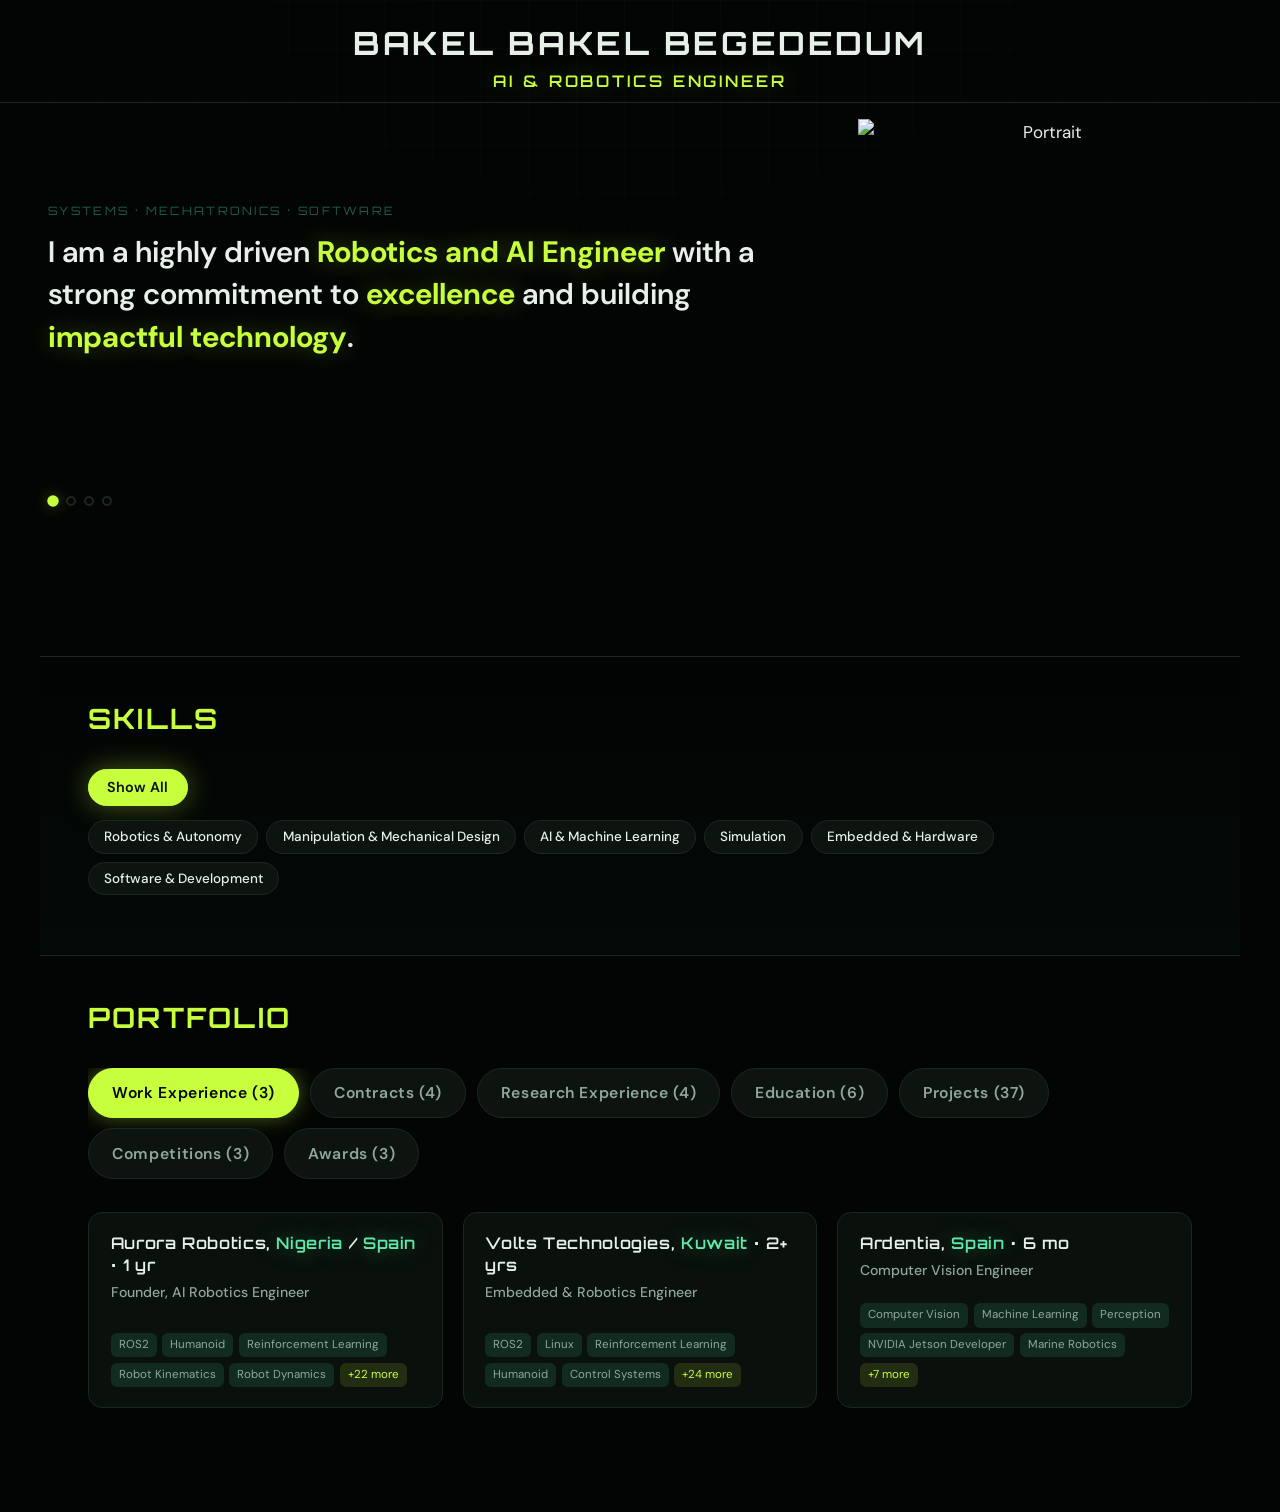
==== site/index.html @ e8d6bfcf "In God, Gold, Grind" ====
<!DOCTYPE html>
<html lang="en">
  <head>
    <meta charset="UTF-8" />
    <meta name="viewport" content="width=device-width, initial-scale=1.0" />
    <meta
      name="description"
      content="Robotics and embedded systems portfolio — projects, technologies, and skills."
    />
    <title>Bakel Bakel Begededum · AI &amp; Robotics Engineer</title>
    <link rel="preconnect" href="https://fonts.googleapis.com" />
    <link rel="preconnect" href="https://fonts.gstatic.com" crossorigin />
    <link
      href="https://fonts.googleapis.com/css2?family=DM+Sans:ital,opsz,wght@0,9..40,400;0,9..40,500;0,9..40,600;0,9..40,700;1,9..40,400&family=Orbitron:wght@500;600;700&display=swap"
      rel="stylesheet"
    />
    <link rel="icon" href="images/logo.png" type="image/png" />
    <link rel="stylesheet" href="styles.css" />
  </head>
  <body>
    <div class="bg-grid" aria-hidden="true"></div>

    <main id="top">
      <header class="site-identity">
        <p class="site-identity-name">Bakel Bakel Begededum</p>
        <p class="site-identity-role">AI &amp; Robotics Engineer</p>
      </header>
      <section class="hero" id="intro" aria-labelledby="hero-title">
        <div class="hero-copy">
          <p class="eyebrow">Systems · Mechatronics · Software</p>
          <h1 id="hero-title" class="visually-hidden">
            Robotics and AI engineer — introduction
          </h1>
          <div
            class="hero-carousel"
            id="hero-carousel"
            role="region"
            aria-roledescription="carousel"
            aria-label="Introduction"
          >
            <div class="hero-carousel-viewport">
              <div class="hero-carousel-track" id="hero-carousel-track">
                <p class="hero-carousel-slide is-active" data-slide="0">
                  I am a highly driven
                  <span class="hero-carousel-highlight">Robotics and AI Engineer</span>
                  with a strong commitment to
                  <span class="hero-carousel-highlight">excellence</span>
                  and building
                  <span class="hero-carousel-highlight">impactful technology</span>.
                </p>
                <p class="hero-carousel-slide" data-slide="1">
                  I have proven myself in the highly competitive
                  <span class="hero-carousel-highlight">Upwork</span>
                  marketplace, earning
                  <span class="hero-carousel-highlight">Top Rated</span>
                  status through consistent delivery, technical quality, and
                  client satisfaction.
                </p>
                <p class="hero-carousel-slide" data-slide="2">
                  I have studied, researched and developed robotics in
                  <span class="hero-carousel-highlight">Europe</span>,
                  architected
                  <span class="hero-carousel-highlight">autonomous inspection fleets</span>
                  for energy-sector clients in the
                  <span class="hero-carousel-highlight">USA</span>,
                  engineered
                  <span class="hero-carousel-highlight">embedded AI-robotics systems</span>
                  for industrial clients in the
                  <span class="hero-carousel-highlight">Middle East</span>,
                  and founded Africa's most active robotics organization,
                  <span class="hero-carousel-highlight">Aurora Robotics</span>,
                  from the ground up in
                  <span class="hero-carousel-highlight">Nigeria</span>.
                </p>
                <p class="hero-carousel-slide" data-slide="3">
                  With over
                  <span class="hero-carousel-highlight">10 years</span>
                  of experience in
                  <span class="hero-carousel-highlight">software and web development</span>,
                  I bring a strong engineering foundation into my
                  <span class="hero-carousel-highlight">3+ years</span>
                  of focused work in
                  <span class="hero-carousel-highlight">robotics and artificial intelligence</span>.
                  You would want me on your team
                </p>
              </div>
            </div>
            <div
              class="hero-carousel-dots"
              role="tablist"
              aria-label="Introduction slides"
            >
              <button
                type="button"
                class="hero-carousel-dot"
                role="tab"
                aria-selected="true"
                aria-label="Slide 1 of 4"
                data-slide-to="0"
              ></button>
              <button
                type="button"
                class="hero-carousel-dot"
                role="tab"
                aria-selected="false"
                aria-label="Slide 2 of 4"
                data-slide-to="1"
              ></button>
              <button
                type="button"
                class="hero-carousel-dot"
                role="tab"
                aria-selected="false"
                aria-label="Slide 3 of 4"
                data-slide-to="2"
              ></button>
              <button
                type="button"
                class="hero-carousel-dot"
                role="tab"
                aria-selected="false"
                aria-label="Slide 4 of 4"
                data-slide-to="3"
              ></button>
            </div>
          </div>
        </div>
        <div class="hero-visual">
          <img
            class="portrait"
            src="images/hero-0.png"
            alt="Portrait"
            width="480"
            height="640"
            fetchpriority="high"
          />
        </div>
      </section>

      <section class="section skills-section" id="skills" aria-labelledby="skills-title">
        <div class="section-head">
          <h2 id="skills-title" class="section-title">Skills</h2>
        </div>
        <div class="skills-toolbar">
          <div class="skills-filter-primary">
            <button type="button" class="btn-all" id="btn-all-skills" aria-pressed="true">
              Show All
            </button>
            <span class="filter-hint" id="filter-hint" aria-live="polite"></span>
          </div>
          <div
            class="skill-chips"
            id="skill-chips"
            role="toolbar"
            aria-label="Filter portfolio by skill area"
          ></div>
        </div>
      </section>

      <section class="section" id="projects" aria-labelledby="projects-title">
        <div class="section-head">
          <h2 id="projects-title" class="section-title">Portfolio</h2>
        </div>
        <div
          class="project-section-tabs"
          id="project-section-tabs"
          role="tablist"
          aria-label="Portfolio category"
        ></div>
        <div class="project-grid" id="project-grid"></div>
      </section>
    </main>

    <script src="app.js" defer></script>
  </body>
</html>
---- site/styles.css ----
:root {
  --bg: #030504;
  --bg-elevated: #0a100c;
  --surface: #0d1410;
  --border: #1a2820;
  --text: #e6f0e8;
  --muted: #8fa89a;
  --accent: #c8ff3d;
  --accent-strong: #dfff6a;
  --accent-dim: #1f5f47;
  --accent-glow: rgba(200, 255, 61, 0.35);
  --radius: 14px;
  --font-display: "Orbitron", system-ui, sans-serif;
  --font-body: "DM Sans", system-ui, sans-serif;
}

*,
*::before,
*::after {
  box-sizing: border-box;
}

html {
  scroll-behavior: smooth;
}

body {
  margin: 0;
  min-height: 100vh;
  font-family: var(--font-body);
  font-size: 17px;
  line-height: 1.55;
  color: var(--text);
  background: var(--bg);
}

.bg-grid {
  pointer-events: none;
  position: fixed;
  inset: 0;
  background-image:
    linear-gradient(rgba(31, 95, 71, 0.07) 1px, transparent 1px),
    linear-gradient(90deg, rgba(31, 95, 71, 0.07) 1px, transparent 1px);
  background-size: 48px 48px;
  mask-image: radial-gradient(ellipse 80% 60% at 50% 0%, black, transparent);
  z-index: 0;
}

main {
  position: relative;
  z-index: 1;
  padding-bottom: 4rem;
}

.site-identity {
  max-width: 1280px;
  margin: 0 auto;
  padding: clamp(1rem, 2.5vw, 1.5rem) clamp(1.25rem, 4vw, 3rem)
    clamp(0.35rem, 1vw, 0.5rem);
  text-align: center;
  border-bottom: 1px solid var(--border);
}

.site-identity-name {
  font-family: var(--font-display);
  font-weight: 700;
  font-size: clamp(1.35rem, 3.5vw, 2rem);
  letter-spacing: 0.08em;
  text-transform: uppercase;
  color: var(--text);
  margin: 0 0 0.4rem;
  line-height: 1.2;
}

.site-identity-role {
  font-family: var(--font-display);
  font-weight: 600;
  font-size: clamp(0.85rem, 2vw, 1rem);
  letter-spacing: 0.18em;
  text-transform: uppercase;
  color: var(--accent);
  text-shadow: 0 0 28px var(--accent-glow);
  margin: 0;
}

#intro,
#skills,
#projects {
  scroll-margin-top: 1.25rem;
}

.hero {
  display: grid;
  grid-template-columns: minmax(0, 1.35fr) minmax(260px, 0.65fr);
  gap: clamp(1.15rem, 2.5vw, 2rem);
  align-items: center;
  padding: clamp(0.55rem, 1.5vw, 1rem) clamp(1.25rem, 4vw, 3rem)
    clamp(1.5rem, 3vw, 2.5rem);
  max-width: 1280px;
  margin: 0 auto;
}

.hero-copy {
  max-width: none;
  width: 100%;
  min-width: 0;
}

.eyebrow {
  font-family: var(--font-display);
  font-size: 0.72rem;
  letter-spacing: 0.2em;
  text-transform: uppercase;
  color: var(--accent-dim);
  margin: 0 0 0.65rem;
}

.visually-hidden {
  position: absolute;
  width: 1px;
  height: 1px;
  padding: 0;
  margin: -1px;
  overflow: hidden;
  clip: rect(0, 0, 0, 0);
  white-space: nowrap;
  border: 0;
}

.hero-carousel {
  margin: 0 0 1.75rem;
}

.hero-carousel-viewport {
  position: relative;
  min-height: 16rem;
}

@media (min-width: 600px) {
  .hero-carousel-viewport {
    min-height: 14rem;
  }
}

@media (min-width: 900px) {
  .hero-carousel-viewport {
    min-height: 15.5rem;
  }
}

.hero-carousel-track {
  position: relative;
}

.hero-carousel-slide {
  font-family: var(--font-body);
  font-size: clamp(1.35rem, 3.4vw, 1.85rem);
  font-weight: 600;
  line-height: 1.45;
  margin: 0;
  color: var(--text);
  opacity: 0;
  visibility: hidden;
  transition:
    opacity 0.55s ease,
    visibility 0.55s ease;
  position: absolute;
  left: 0;
  right: 0;
  top: 0;
}

.hero-carousel-highlight {
  color: var(--accent);
  font-weight: 700;
  text-shadow: 0 0 24px var(--accent-glow);
}

.region-highlight {
  color: #5fe8a8;
  text-shadow: 0 0 22px rgba(95, 232, 168, 0.45);
}

.hero-carousel-slide.is-active {
  position: relative;
  opacity: 1;
  visibility: visible;
  z-index: 1;
}

.hero-carousel-dots {
  display: flex;
  gap: 0.5rem;
  margin-top: 1.1rem;
  align-items: center;
}

.hero-carousel-dot {
  width: 10px;
  height: 10px;
  padding: 0;
  border: 2px solid var(--border);
  border-radius: 50%;
  background: transparent;
  cursor: pointer;
  transition:
    background 0.2s ease,
    border-color 0.2s ease,
    transform 0.2s ease;
}

.hero-carousel-dot:hover {
  border-color: var(--accent-dim);
  background: rgba(200, 255, 61, 0.15);
}

.hero-carousel-dot[aria-selected="true"] {
  background: var(--accent);
  border-color: var(--accent);
  transform: scale(1.15);
  box-shadow: 0 0 12px var(--accent-glow);
}

.hero-visual {
  justify-self: end;
  text-align: center;
  width: 100%;
  max-width: 420px;
}

.portrait {
  display: block;
  width: 100%;
  height: auto;
  max-width: 100%;
  vertical-align: middle;
  background: transparent;
}

.section {
  max-width: 1200px;
  margin: 0 auto;
  padding: 2.5rem clamp(1.25rem, 4vw, 3rem);
}

.section-head {
  margin-bottom: 1.75rem;
}

.section-title {
  font-family: var(--font-display);
  font-size: clamp(1.35rem, 3vw, 1.75rem);
  letter-spacing: 0.08em;
  text-transform: uppercase;
  color: var(--accent);
  margin: 0 0 0.75rem;
}

.section-desc {
  margin: 0;
  max-width: 52rem;
  color: var(--muted);
}

.section-desc strong {
  color: var(--text);
  font-weight: 600;
}

.skills-section {
  border-top: 1px solid var(--border);
  border-bottom: 1px solid var(--border);
  background: linear-gradient(180deg, transparent, rgba(31, 95, 71, 0.06));
}

.skills-toolbar {
  display: flex;
  flex-direction: column;
  align-items: stretch;
  gap: 0.85rem;
  margin-bottom: 1.25rem;
}

.skills-filter-primary {
  display: flex;
  flex-wrap: wrap;
  align-items: center;
  gap: 1rem;
}

.btn-all {
  font-family: var(--font-body);
  font-weight: 600;
  font-size: 0.9rem;
  padding: 0.55rem 1.15rem;
  border-radius: 999px;
  border: 1px solid var(--accent);
  background: rgba(200, 255, 61, 0.08);
  color: var(--accent-strong);
  cursor: pointer;
  transition:
    background 0.2s ease,
    box-shadow 0.2s ease,
    transform 0.15s ease;
}

.btn-all:hover {
  background: rgba(200, 255, 61, 0.18);
  box-shadow: 0 0 24px var(--accent-glow);
}

.btn-all[aria-pressed="true"] {
  background: var(--accent);
  color: #0a0f0c;
  box-shadow: 0 0 28px var(--accent-glow);
}

.filter-hint {
  font-size: 0.9rem;
  color: var(--muted);
}

.skill-chips {
  display: flex;
  flex-direction: column;
  gap: 0.65rem;
  align-items: stretch;
}

.skill-chips-row {
  display: flex;
  flex-wrap: wrap;
  gap: 0.5rem;
}

.skill-chips-row--sub {
  padding-top: 0.65rem;
  margin-top: 0.1rem;
  border-top: 1px solid var(--border);
}

.skill-coarse-btn {
  font-family: var(--font-body);
  font-size: 0.84rem;
  font-weight: 500;
  padding: 0.45rem 0.95rem;
  border-radius: 999px;
  border: 1px solid var(--border);
  background: var(--surface);
  color: var(--text);
  cursor: pointer;
  line-height: 1.3;
  text-align: center;
  transition:
    border-color 0.2s ease,
    box-shadow 0.2s ease,
    color 0.2s ease;
}

.skill-coarse-btn:hover {
  border-color: var(--accent-dim);
  color: var(--accent-strong);
}

.skill-coarse-btn[aria-pressed="true"] {
  border-color: var(--accent);
  color: var(--bg);
  background: var(--accent);
  box-shadow: 0 0 18px var(--accent-glow);
}

.skill-sub-btn {
  font-family: var(--font-body);
  font-size: 0.78rem;
  font-weight: 500;
  padding: 0.32rem 0.72rem;
  border-radius: 999px;
  border: 1px solid var(--border);
  background: rgba(31, 95, 71, 0.2);
  color: var(--text);
  cursor: pointer;
  transition:
    border-color 0.2s ease,
    box-shadow 0.2s ease,
    color 0.2s ease;
}

.skill-sub-btn:hover {
  border-color: var(--accent-dim);
  color: var(--accent-strong);
}

.skill-sub-btn[aria-pressed="true"] {
  border-color: var(--accent);
  color: var(--bg);
  background: var(--accent);
  box-shadow: 0 0 14px var(--accent-glow);
}

.skill-chip {
  font-family: var(--font-body);
  font-size: 0.82rem;
  font-weight: 500;
  padding: 0.4rem 0.85rem;
  border-radius: 999px;
  border: 1px solid var(--border);
  background: var(--surface);
  color: var(--text);
  cursor: pointer;
  transition:
    border-color 0.2s ease,
    box-shadow 0.2s ease,
    color 0.2s ease;
}

.skill-chip:hover {
  border-color: var(--accent-dim);
  color: var(--accent-strong);
}

.skill-chip[aria-pressed="true"] {
  border-color: var(--accent);
  color: var(--bg);
  background: var(--accent);
  box-shadow: 0 0 18px var(--accent-glow);
}

.project-section-tabs {
  display: flex;
  flex-wrap: wrap;
  gap: 0.65rem;
  margin-bottom: 1.75rem;
  padding-bottom: 0.35rem;
  overflow-x: auto;
  -webkit-overflow-scrolling: touch;
  scrollbar-width: thin;
}

.project-section-tab {
  font-family: var(--font-body);
  font-size: 0.98rem;
  font-weight: 600;
  letter-spacing: 0.04em;
  padding: 0.85rem 1.45rem;
  min-height: 48px;
  border-radius: 999px;
  border: 1px solid var(--border);
  background: var(--surface);
  color: var(--muted);
  cursor: pointer;
  white-space: nowrap;
  display: inline-flex;
  align-items: center;
  justify-content: center;
  transition:
    border-color 0.2s ease,
    background 0.2s ease,
    color 0.2s ease,
    box-shadow 0.2s ease;
}

.project-section-tab:hover {
  border-color: var(--accent-dim);
  color: var(--text);
}

.project-section-tab[aria-selected="true"] {
  border-color: var(--accent);
  color: var(--bg);
  background: var(--accent);
  box-shadow: 0 0 20px var(--accent-glow);
}

.project-empty {
  grid-column: 1 / -1;
  margin: 0.5rem 0 1rem;
}

.project-grid {
  display: grid;
  grid-template-columns: repeat(auto-fill, minmax(280px, 1fr));
  gap: 1.25rem;
}

.project-grid--wide {
  grid-template-columns: 1fr;
}

.project-grid--wide .project-card {
  max-width: 100%;
}

.project-card--competition h3 {
  margin-bottom: 0.5rem;
}

.project-card--competition .project-card-subtitle {
  font-family: var(--font-body);
  font-size: 0.9rem;
  font-weight: 400;
  color: var(--text);
  text-align: left;
  margin: 0 0 0.5rem;
  line-height: 1.45;
}

.project-card--competition .project-card-detail {
  font-family: var(--font-display);
  font-size: 0.78rem;
  font-weight: 600;
  font-style: normal;
  letter-spacing: 0.06em;
  text-align: right;
  color: var(--muted);
  margin: 0;
  opacity: 1;
}

.project-card--paper {
  padding: 1.15rem 1.4rem;
}

.paper-citation {
  font-family: var(--font-body);
  font-size: clamp(0.88rem, 1.35vw, 0.97rem);
  line-height: 1.55;
  color: var(--text);
  margin: 0;
}

.paper-citation-title {
  font-weight: 600;
  color: var(--text);
}

.paper-citation-authors {
  color: var(--text);
}

.paper-citation-authors strong {
  font-weight: 700;
}

.paper-citation-venue {
  font-style: italic;
  color: var(--muted);
}

.project-card {
  display: flex;
  flex-direction: column;
  padding: 1.25rem 1.35rem;
  border-radius: var(--radius);
  background: var(--bg-elevated);
  border: 1px solid var(--border);
  transition:
    border-color 0.2s ease,
    transform 0.2s ease,
    box-shadow 0.2s ease;
}

.project-card:hover {
  border-color: rgba(200, 255, 61, 0.35);
  transform: translateY(-3px);
  box-shadow: 0 16px 48px rgba(0, 0, 0, 0.45);
}

.project-card h3 {
  font-family: var(--font-display);
  font-size: 1rem;
  font-weight: 600;
  letter-spacing: 0.04em;
  margin: 0 0 0.75rem;
  color: var(--text);
  line-height: 1.35;
}

.project-card-subtitle {
  font-family: var(--font-body);
  font-size: 0.88rem;
  font-weight: 500;
  color: var(--muted);
  margin: -0.35rem 0 0.65rem;
  line-height: 1.4;
}

.project-card-detail {
  font-family: var(--font-body);
  font-size: 0.8rem;
  font-weight: 400;
  font-style: italic;
  color: var(--muted);
  margin: -0.25rem 0 0.65rem;
  line-height: 1.45;
  opacity: 0.92;
}

.project-meta {
  margin-top: auto;
  padding-top: 0.75rem;
  display: flex;
  flex-wrap: wrap;
  gap: 0.35rem;
}

.project-pill {
  font-size: 0.72rem;
  padding: 0.2rem 0.5rem;
  border-radius: 6px;
  background: rgba(31, 95, 71, 0.35);
  color: var(--muted);
  max-width: 100%;
  overflow: hidden;
  text-overflow: ellipsis;
  white-space: nowrap;
}

.project-pill.more {
  background: rgba(200, 255, 61, 0.12);
  color: var(--accent);
}

@media (max-width: 900px) {
  .hero {
    grid-template-columns: 1fr;
  }

  .hero-visual {
    justify-self: center;
    order: -1;
  }
}

@media (prefers-reduced-motion: reduce) {
  html {
    scroll-behavior: auto;
  }

  .hero-carousel-slide {
    transition: none;
  }

  .project-card,
  .skill-chip,
  .skill-coarse-btn,
  .skill-sub-btn,
  .btn-all,
  .project-section-tab {
    transition: none;
  }
}
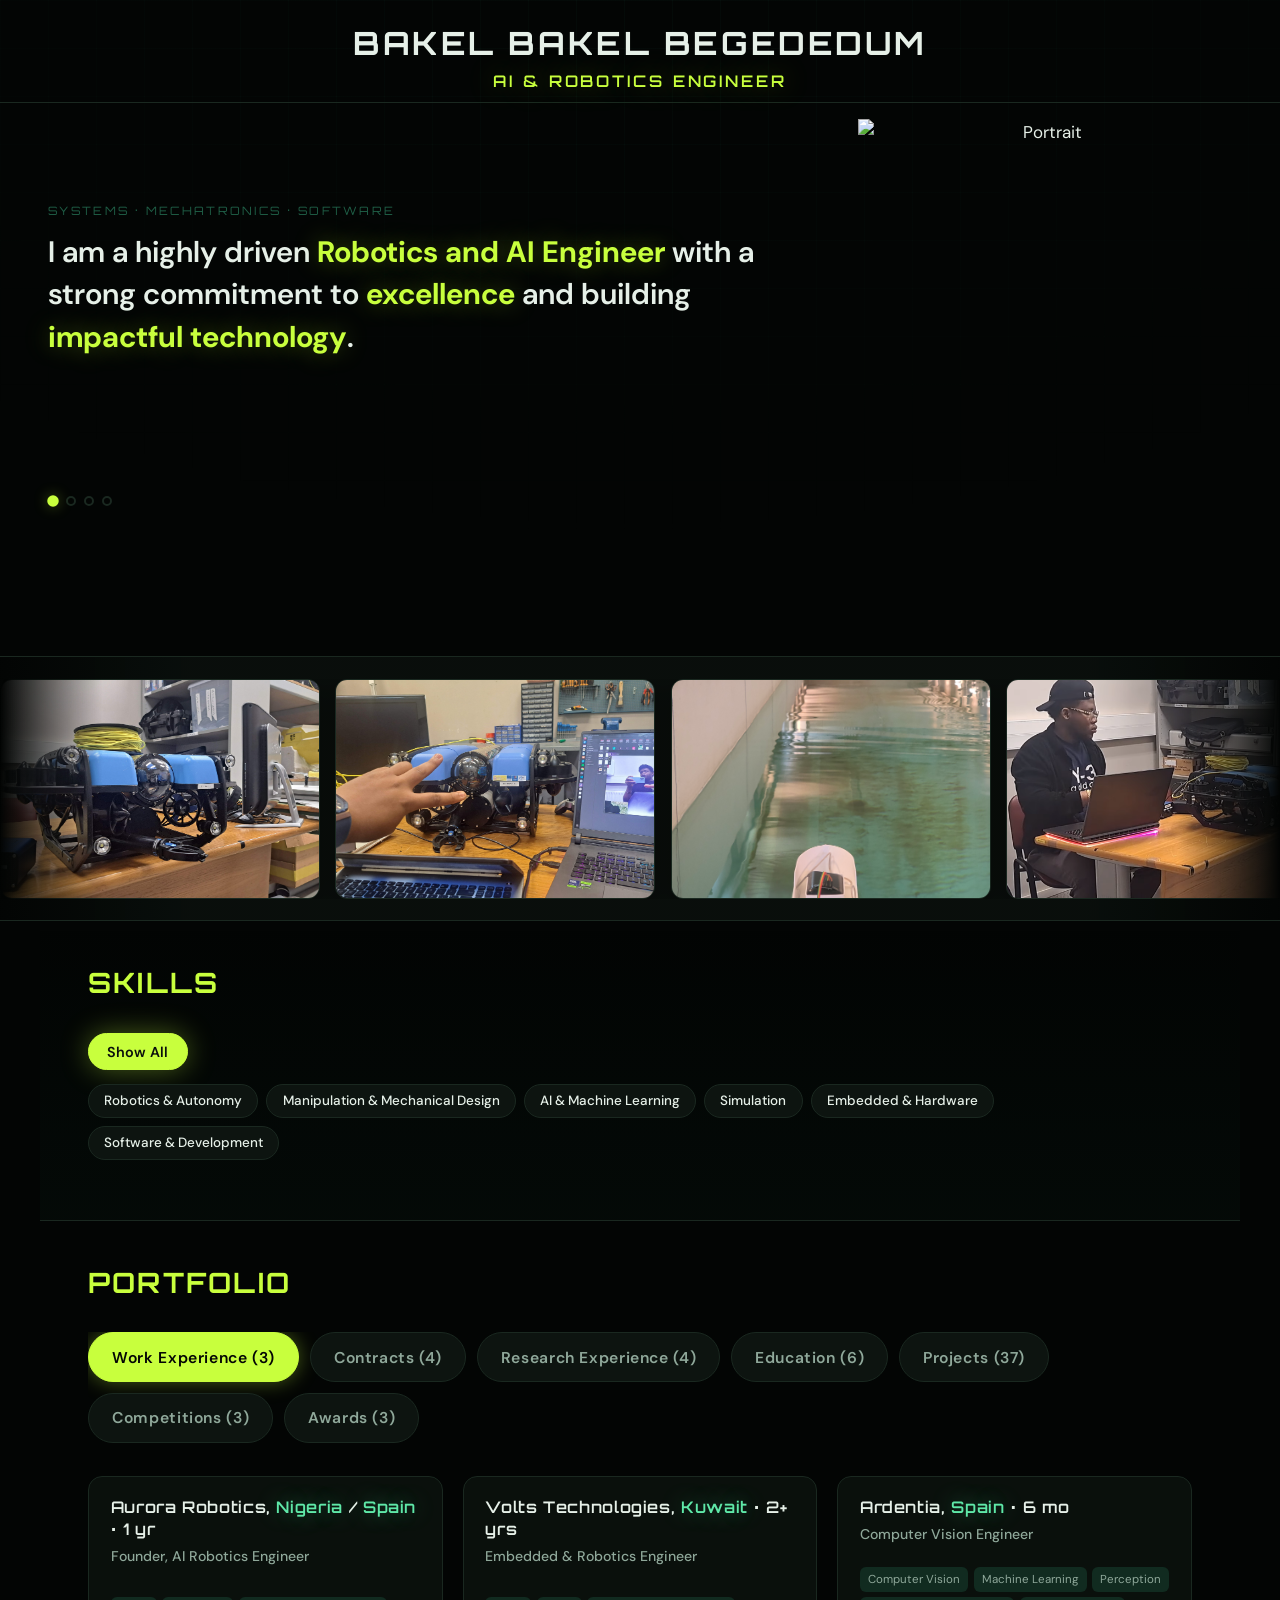
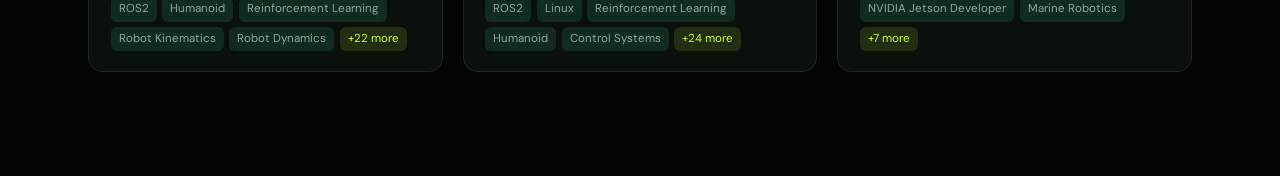
==== commit 3f3c8230: "added project display" ====
--- a/site/index.html
+++ b/site/index.html
@@ -137,6 +137,16 @@
         </div>
       </section>
 
+      <section
+        class="projects-marquee-section"
+        id="project-photos"
+        aria-label="Project photos"
+      >
+        <div class="projects-marquee-viewport">
+          <div class="projects-marquee-track" id="projects-marquee-track"></div>
+        </div>
+      </section>
+
       <section class="section skills-section" id="skills" aria-labelledby="skills-title">
         <div class="section-head">
           <h2 id="skills-title" class="section-title">Skills</h2>
--- a/site/styles.css
+++ b/site/styles.css
@@ -84,9 +84,93 @@
 }
 
 #intro,
+#project-photos,
 #skills,
 #projects {
   scroll-margin-top: 1.25rem;
+}
+
+/* Continuous horizontal strip between hero and skills */
+.projects-marquee-section {
+  position: relative;
+  width: 100%;
+  margin: 0;
+  padding: clamp(1rem, 2.5vw, 1.35rem) 0;
+  border-top: 1px solid var(--border);
+  border-bottom: 1px solid var(--border);
+  background: linear-gradient(
+    90deg,
+    rgba(3, 5, 4, 0.95) 0%,
+    rgba(13, 20, 16, 0.65) 15%,
+    rgba(13, 20, 16, 0.65) 85%,
+    rgba(3, 5, 4, 0.95) 100%
+  );
+  overflow: hidden;
+}
+
+.projects-marquee-viewport {
+  width: 100%;
+  overflow: hidden;
+  mask-image: linear-gradient(
+    90deg,
+    transparent,
+    black 8%,
+    black 92%,
+    transparent
+  );
+}
+
+.projects-marquee-track {
+  display: flex;
+  width: max-content;
+  gap: clamp(0.65rem, 1.2vw, 1rem);
+  will-change: transform;
+  animation: projects-marquee-scroll 65s linear infinite;
+}
+
+.projects-marquee-item {
+  flex: 0 0 auto;
+  margin: 0;
+  width: clamp(200px, 26vw, 320px);
+  height: clamp(140px, 18vw, 220px);
+  border-radius: 12px;
+  overflow: hidden;
+  border: 1px solid var(--border);
+  box-shadow: 0 8px 28px rgba(0, 0, 0, 0.35);
+}
+
+.projects-marquee-item img {
+  display: block;
+  width: 100%;
+  height: 100%;
+  object-fit: cover;
+}
+
+@keyframes projects-marquee-scroll {
+  from {
+    transform: translateX(0);
+  }
+
+  to {
+    transform: translateX(-50%);
+  }
+}
+
+@media (prefers-reduced-motion: reduce) {
+  .projects-marquee-track {
+    animation: none;
+    justify-content: center;
+    flex-wrap: wrap;
+    width: 100%;
+    max-width: 1280px;
+    margin: 0 auto;
+    padding: 0 clamp(1.25rem, 4vw, 3rem);
+    transform: none;
+  }
+
+  .projects-marquee-item {
+    width: clamp(160px, 40vw, 280px);
+  }
 }
 
 .hero {
@@ -268,7 +352,7 @@
 }
 
 .skills-section {
-  border-top: 1px solid var(--border);
+  border-top: none;
   border-bottom: 1px solid var(--border);
   background: linear-gradient(180deg, transparent, rgba(31, 95, 71, 0.06));
 }
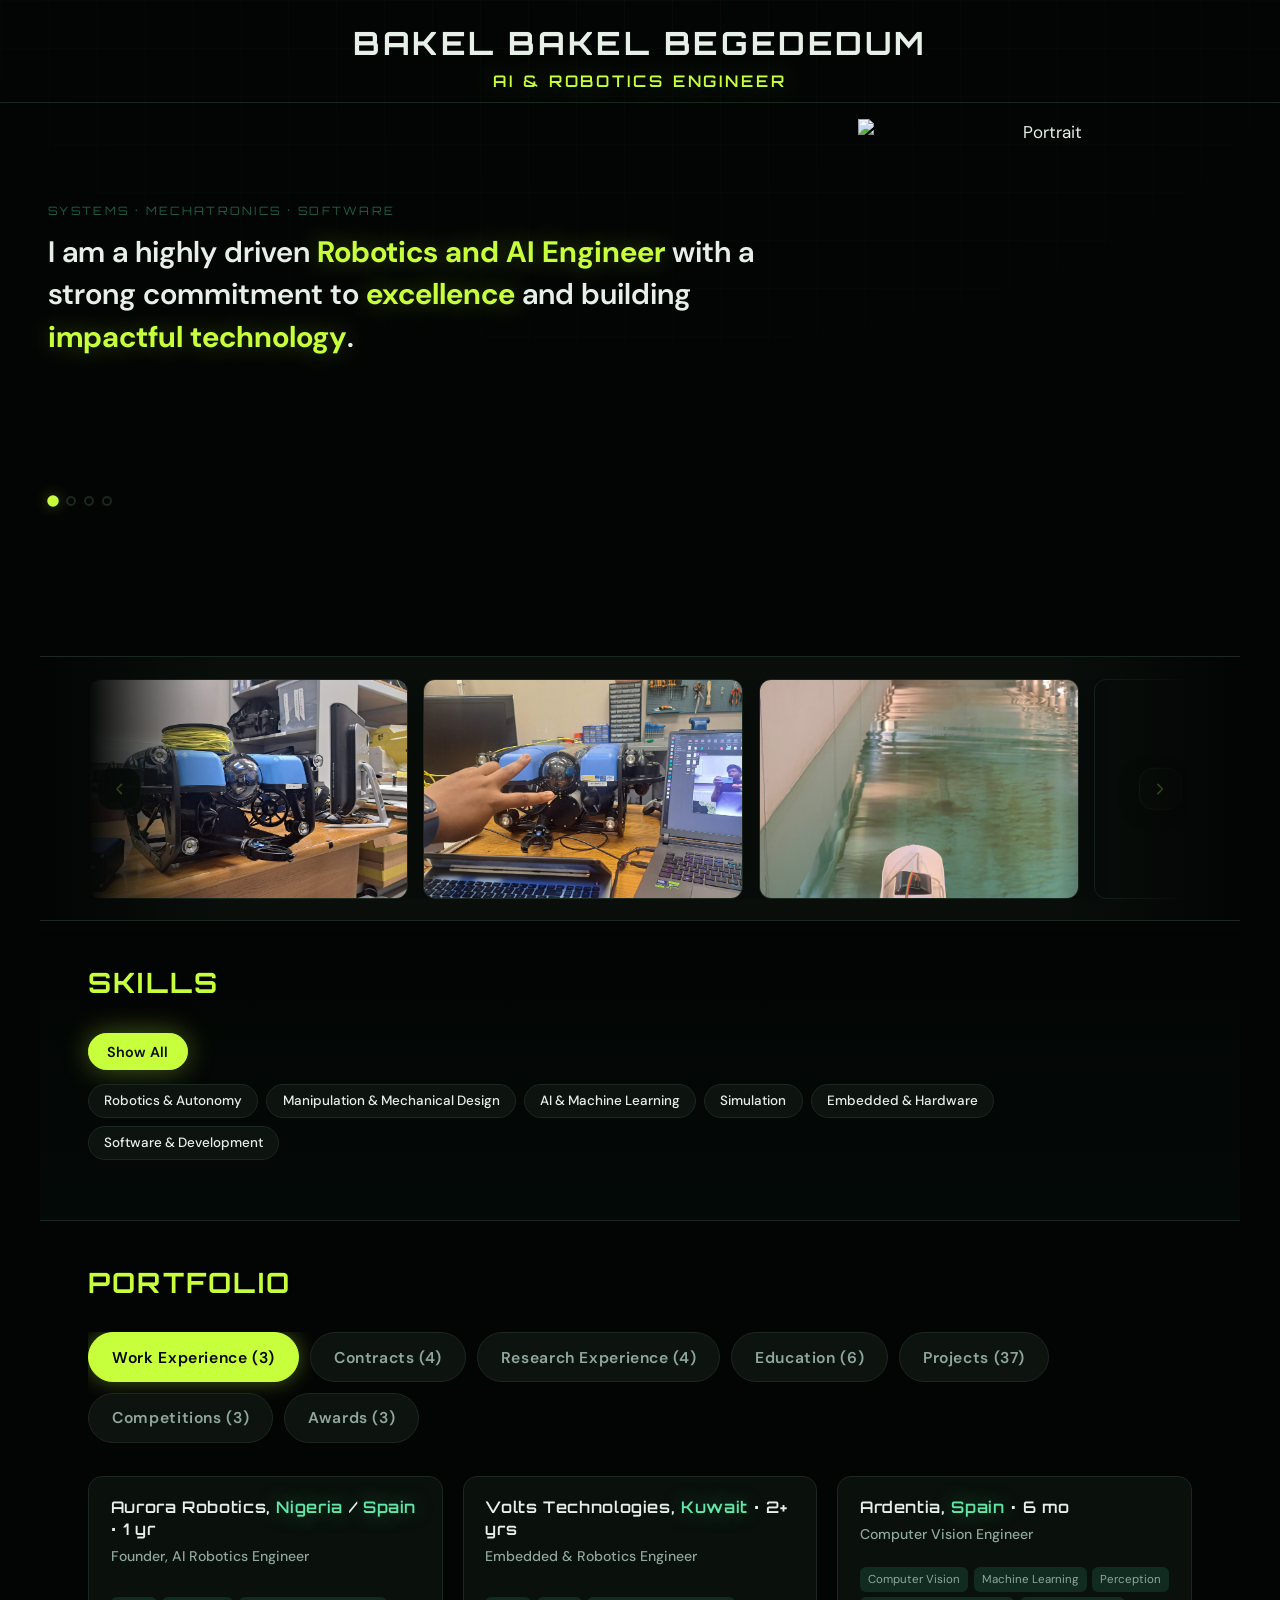
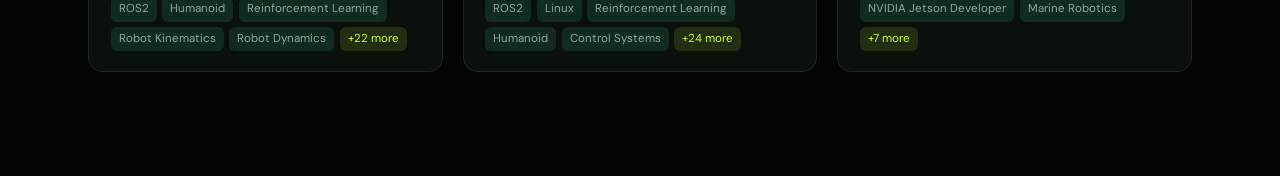
==== commit 054978cd: "Update project-display speed" ====
--- a/site/index.html
+++ b/site/index.html
@@ -144,6 +144,38 @@
       >
         <div class="projects-marquee-viewport">
           <div class="projects-marquee-track" id="projects-marquee-track"></div>
+          <button
+            type="button"
+            class="projects-marquee-arrow projects-marquee-arrow--prev"
+            aria-label="Speed up gallery scroll backward"
+          >
+            <svg class="projects-marquee-arrow-icon" viewBox="0 0 24 24" aria-hidden="true" focusable="false">
+              <path
+                fill="none"
+                stroke="currentColor"
+                stroke-width="2"
+                stroke-linecap="round"
+                stroke-linejoin="round"
+                d="M15 6 L9 12 L15 18"
+              />
+            </svg>
+          </button>
+          <button
+            type="button"
+            class="projects-marquee-arrow projects-marquee-arrow--next"
+            aria-label="Speed up gallery scroll forward"
+          >
+            <svg class="projects-marquee-arrow-icon" viewBox="0 0 24 24" aria-hidden="true" focusable="false">
+              <path
+                fill="none"
+                stroke="currentColor"
+                stroke-width="2"
+                stroke-linecap="round"
+                stroke-linejoin="round"
+                d="M9 6 L15 12 L9 18"
+              />
+            </svg>
+          </button>
         </div>
       </section>
 
--- a/site/styles.css
+++ b/site/styles.css
@@ -50,6 +50,7 @@
   position: relative;
   z-index: 1;
   padding-bottom: 4rem;
+  overflow-x: hidden;
 }
 
 .site-identity {
@@ -90,12 +91,13 @@
   scroll-margin-top: 1.25rem;
 }
 
-/* Continuous horizontal strip between hero and skills */
+/* Continuous horizontal strip — same outer width/padding as .section (Skills, Portfolio) */
 .projects-marquee-section {
   position: relative;
   width: 100%;
-  margin: 0;
-  padding: clamp(1rem, 2.5vw, 1.35rem) 0;
+  max-width: 1200px;
+  margin: 0 auto;
+  padding: clamp(1rem, 2.5vw, 1.35rem) clamp(1.25rem, 4vw, 3rem);
   border-top: 1px solid var(--border);
   border-bottom: 1px solid var(--border);
   background: linear-gradient(
@@ -105,19 +107,77 @@
     rgba(13, 20, 16, 0.65) 85%,
     rgba(3, 5, 4, 0.95) 100%
   );
-  overflow: hidden;
+  overflow-x: hidden;
 }
 
 .projects-marquee-viewport {
+  position: relative;
   width: 100%;
+  max-width: 100%;
+  margin-inline: auto;
   overflow: hidden;
   mask-image: linear-gradient(
     90deg,
     transparent,
-    black 8%,
-    black 92%,
+    black 12%,
+    black 88%,
     transparent
   );
+}
+
+.projects-marquee-arrow {
+  position: absolute;
+  top: 50%;
+  z-index: 2;
+  translate: 0 -50%;
+  display: flex;
+  align-items: center;
+  justify-content: center;
+  width: 2.65rem;
+  height: 2.65rem;
+  margin: 0;
+  padding: 0;
+  border: 1px solid var(--border);
+  border-radius: var(--radius);
+  background: rgba(10, 16, 12, 0.92);
+  color: var(--accent);
+  cursor: pointer;
+  opacity: 1;
+  pointer-events: auto;
+  box-shadow: 0 4px 20px rgba(0, 0, 0, 0.45);
+  transition:
+    background 0.2s ease,
+    border-color 0.2s ease,
+    color 0.2s ease,
+    box-shadow 0.2s ease;
+}
+
+.projects-marquee-arrow--prev {
+  left: clamp(0.25rem, 1.5vw, 0.65rem);
+}
+
+.projects-marquee-arrow--next {
+  right: clamp(0.25rem, 1.5vw, 0.65rem);
+}
+
+.projects-marquee-arrow:hover,
+.projects-marquee-arrow:focus-visible {
+  background: rgba(13, 20, 16, 0.98);
+  border-color: var(--accent-dim);
+  color: var(--accent-strong);
+  box-shadow:
+    0 4px 24px rgba(0, 0, 0, 0.55),
+    0 0 0 1px var(--accent-glow);
+}
+
+.projects-marquee-arrow:focus-visible {
+  outline: 2px solid var(--accent);
+  outline-offset: 2px;
+}
+
+.projects-marquee-arrow-icon {
+  width: 1.15rem;
+  height: 1.15rem;
 }
 
 .projects-marquee-track {
@@ -125,7 +185,6 @@
   width: max-content;
   gap: clamp(0.65rem, 1.2vw, 1rem);
   will-change: transform;
-  animation: projects-marquee-scroll 65s linear infinite;
 }
 
 .projects-marquee-item {
@@ -146,25 +205,19 @@
   object-fit: cover;
 }
 
-@keyframes projects-marquee-scroll {
-  from {
-    transform: translateX(0);
-  }
-
-  to {
-    transform: translateX(-50%);
-  }
-}
-
 @media (prefers-reduced-motion: reduce) {
+  .projects-marquee-arrow {
+    display: none;
+  }
+
   .projects-marquee-track {
     animation: none;
     justify-content: center;
     flex-wrap: wrap;
     width: 100%;
-    max-width: 1280px;
-    margin: 0 auto;
-    padding: 0 clamp(1.25rem, 4vw, 3rem);
+    max-width: 100%;
+    margin: 0;
+    padding: 0;
     transform: none;
   }
 
